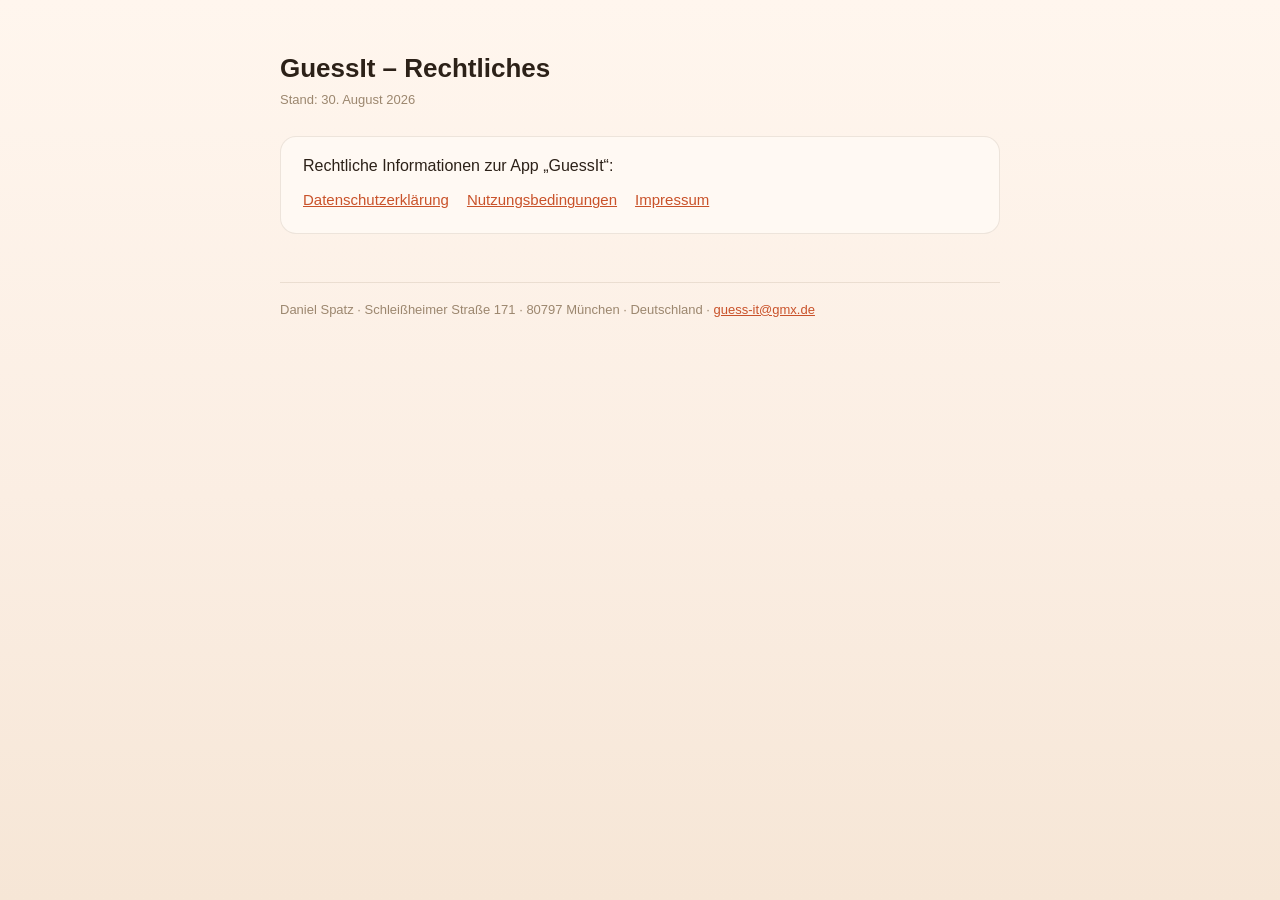
==== index.html @ 52495d41 "GuessIt Rechtstexte: Datenschutz, Nutzungsbedingungen, Impressum (Stand 30.08.2026)" ====
<!DOCTYPE html>
<html lang="de">
<head>
<meta charset="utf-8">
<meta name="viewport" content="width=device-width, initial-scale=1">
<meta name="robots" content="noindex">
<title>GuessIt – Rechtliches</title>
<link rel="stylesheet" href="style.css">
</head>
<body>
<div class="wrap">
  <h1>GuessIt – Rechtliches</h1>
  <p class="updated">Stand: 30. August 2026</p>

  <div class="card">
    <p>Rechtliche Informationen zur App „GuessIt“:</p>
    <div class="nav">
      <a href="datenschutz.html">Datenschutzerklärung</a>
      <a href="nutzungsbedingungen.html">Nutzungsbedingungen</a>
      <a href="impressum.html">Impressum</a>
    </div>
  </div>

  <footer>
    Daniel Spatz · Schleißheimer Straße 171 · 80797 München · Deutschland ·
    <a href="mailto:guess-it@gmx.de">guess-it@gmx.de</a>
  </footer>
</div>
</body>
</html>
---- style.css ----
:root { color-scheme: light; }

* { box-sizing: border-box; }

body {
  margin: 0;
  font-family: -apple-system, BlinkMacSystemFont, "Segoe UI", Roboto, Helvetica, Arial, sans-serif;
  line-height: 1.62;
  color: #2C2118;
  background: linear-gradient(180deg, #FFF6EE 0%, #FBEEE3 55%, #F6E6D6 100%);
  background-attachment: fixed;
  min-height: 100vh;
}

.wrap { max-width: 760px; margin: 0 auto; padding: 30px 20px 64px; }

header a { color: #C9522A; text-decoration: none; font-weight: 600; font-size: 15px; }
header a:hover { text-decoration: underline; }

h1 { font-size: 26px; line-height: 1.25; margin: 22px 0 4px; }
.updated { color: #9C876F; font-size: 13px; margin: 0 0 26px; }

h2 { font-size: 18px; margin: 30px 0 6px; }
h3 { font-size: 15px; margin: 20px 0 4px; }

p { margin: 8px 0; }
ul { margin: 8px 0; padding-left: 22px; }
li { margin: 4px 0; }

a { color: #C9522A; }

.card {
  background: #FFF9F3;
  border: 1px solid rgba(107, 74, 43, 0.12);
  border-radius: 16px;
  padding: 8px 22px 20px;
  margin-top: 14px;
}

.nav { display: flex; gap: 18px; flex-wrap: wrap; margin-top: 10px; font-size: 15px; }

footer {
  margin-top: 48px;
  color: #9C876F;
  font-size: 13px;
  border-top: 1px solid rgba(107, 74, 43, 0.12);
  padding-top: 16px;
}
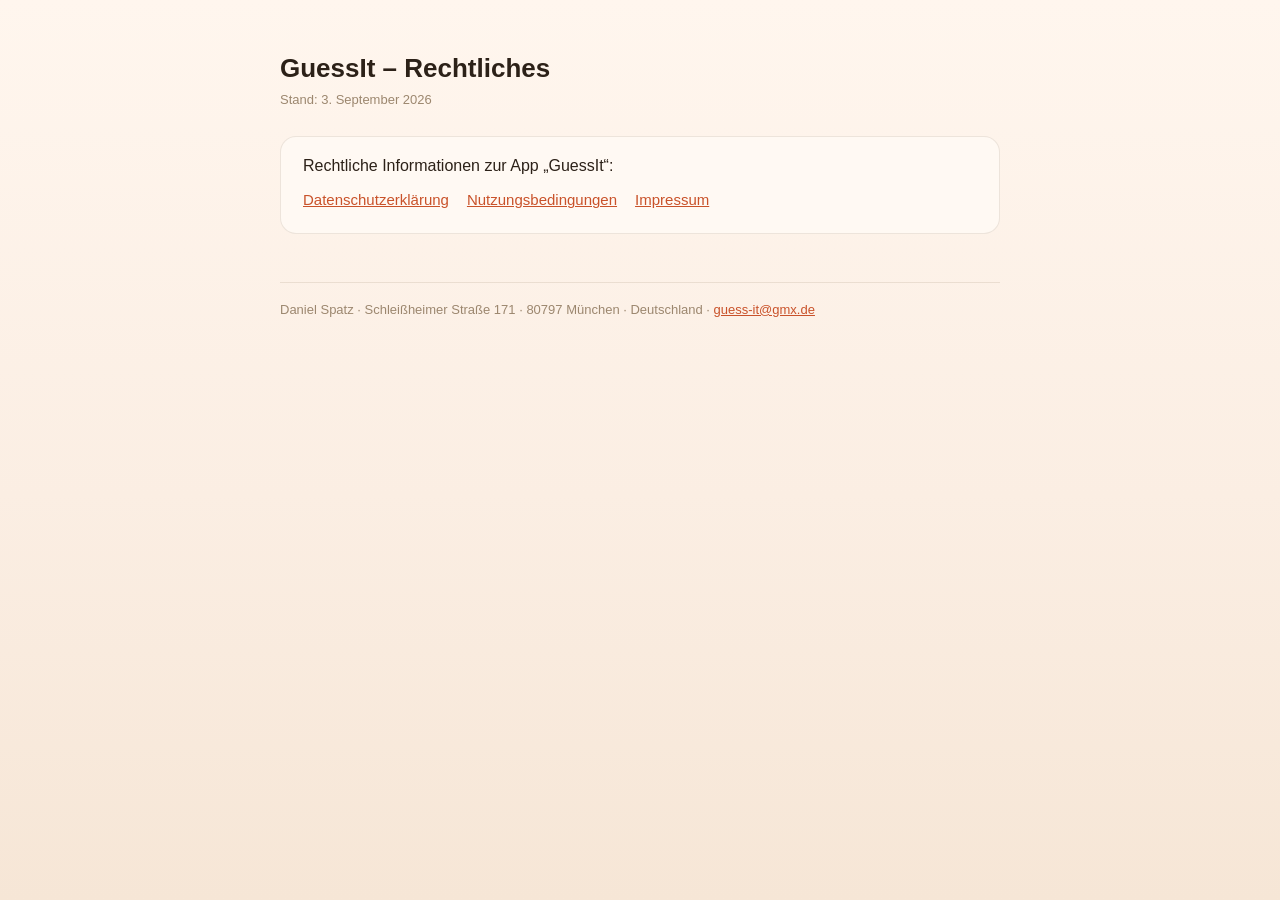
==== commit b2dad401: "Bildnachweise: Avatar-Paket Rollen (game-icons.net, CC BY 3.0); Stand 03.09.2026" ====
--- a/index.html
+++ b/index.html
@@ -10,7 +10,7 @@
 <body>
 <div class="wrap">
   <h1>GuessIt – Rechtliches</h1>
-  <p class="updated">Stand: 30. August 2026</p>
+  <p class="updated">Stand: 3. September 2026</p>
 
   <div class="card">
     <p>Rechtliche Informationen zur App „GuessIt“:</p>
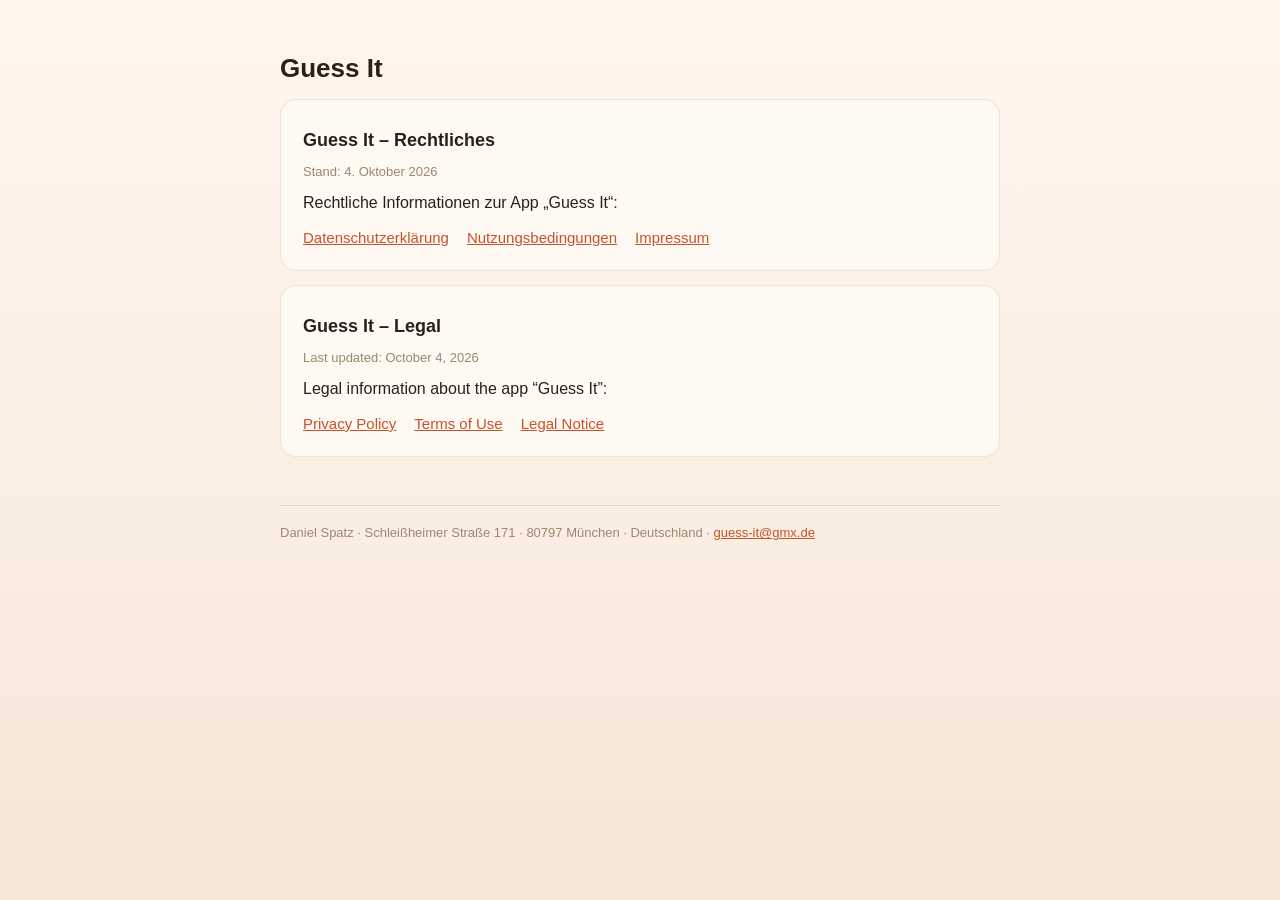
==== commit ddac1735: "Englische Fassungen (privacy/terms/imprint), Stand 04.10.2026 Co-Authored-By: Claude Opus 5.5 <norep" ====
--- a/index.html
+++ b/index.html
@@ -4,20 +4,33 @@
 <meta charset="utf-8">
 <meta name="viewport" content="width=device-width, initial-scale=1">
 <meta name="robots" content="noindex">
-<title>GuessIt – Rechtliches</title>
+<title>Guess It – Rechtliches / Legal</title>
 <link rel="stylesheet" href="style.css">
 </head>
 <body>
 <div class="wrap">
-  <h1>GuessIt – Rechtliches</h1>
-  <p class="updated">Stand: 3. September 2026</p>
 
-  <div class="card">
-    <p>Rechtliche Informationen zur App „GuessIt“:</p>
+  <h1>Guess It</h1>
+
+  <div class="card" lang="de">
+    <h2>Guess It – Rechtliches</h2>
+    <p class="updated">Stand: 4. Oktober 2026</p>
+    <p>Rechtliche Informationen zur App „Guess It“:</p>
     <div class="nav">
       <a href="datenschutz.html">Datenschutzerklärung</a>
       <a href="nutzungsbedingungen.html">Nutzungsbedingungen</a>
       <a href="impressum.html">Impressum</a>
+    </div>
+  </div>
+
+  <div class="card" lang="en">
+    <h2>Guess It – Legal</h2>
+    <p class="updated">Last updated: October 4, 2026</p>
+    <p>Legal information about the app “Guess It”:</p>
+    <div class="nav">
+      <a href="privacy.html">Privacy Policy</a>
+      <a href="terms.html">Terms of Use</a>
+      <a href="imprint.html">Legal Notice</a>
     </div>
   </div>
 
--- a/style.css
+++ b/style.css
@@ -14,6 +14,7 @@
 
 .wrap { max-width: 760px; margin: 0 auto; padding: 30px 20px 64px; }
 
+header { display: flex; justify-content: space-between; align-items: baseline; gap: 16px; }
 header a { color: #C9522A; text-decoration: none; font-weight: 600; font-size: 15px; }
 header a:hover { text-decoration: underline; }
 
@@ -28,6 +29,9 @@
 li { margin: 4px 0; }
 
 a { color: #C9522A; }
+
+.card h2 { margin-top: 18px; }
+.card .updated { margin-bottom: 8px; }
 
 .card {
   background: #FFF9F3;
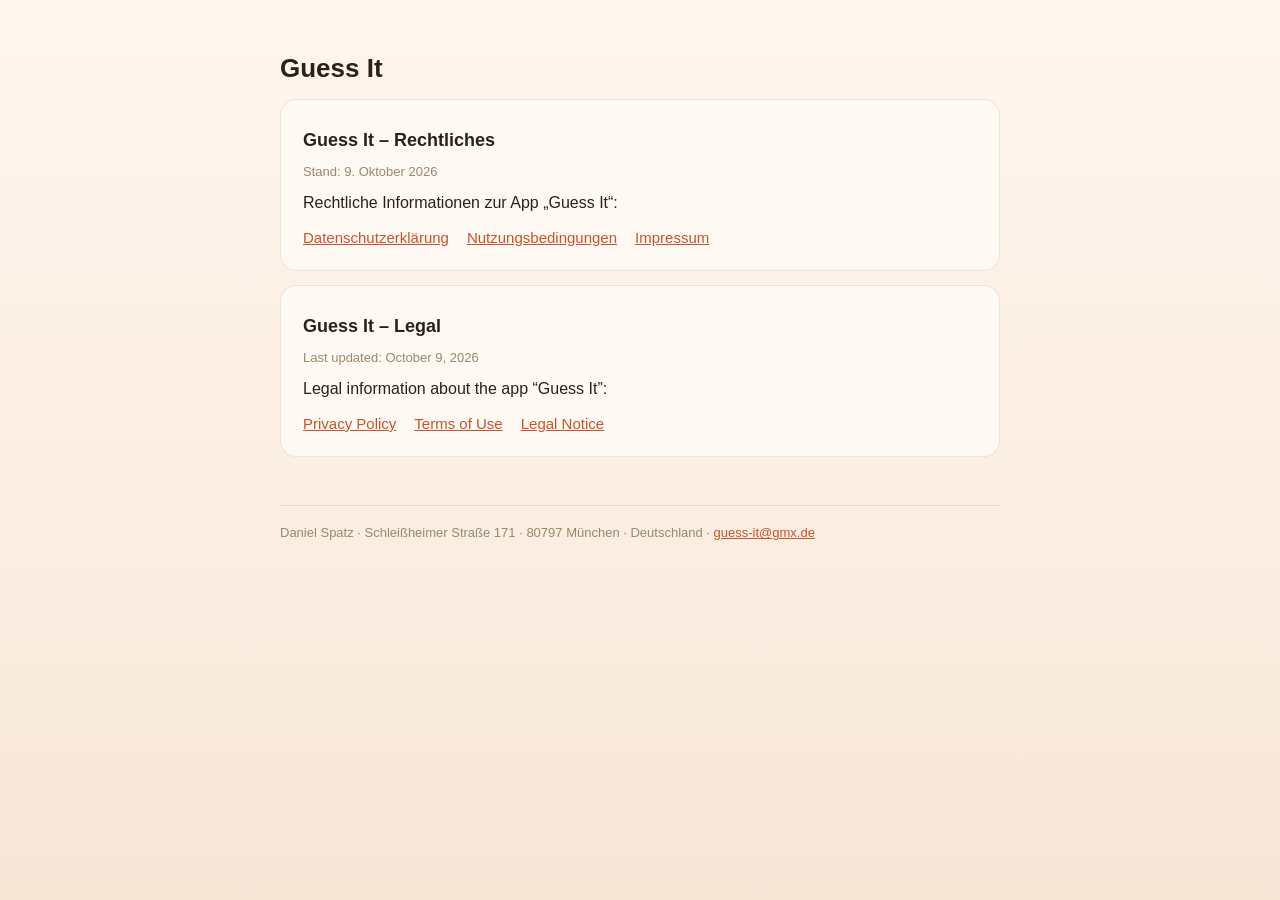
==== commit 0e7f96b4: "Android: FCM, Google Play Billing, AdMob/UMP; Stand 09.10.2026 Co-Authored-By: Claude Opus 5.5 <nore" ====
--- a/index.html
+++ b/index.html
@@ -14,7 +14,7 @@
 
   <div class="card" lang="de">
     <h2>Guess It – Rechtliches</h2>
-    <p class="updated">Stand: 4. Oktober 2026</p>
+    <p class="updated">Stand: 9. Oktober 2026</p>
     <p>Rechtliche Informationen zur App „Guess It“:</p>
     <div class="nav">
       <a href="datenschutz.html">Datenschutzerklärung</a>
@@ -25,7 +25,7 @@
 
   <div class="card" lang="en">
     <h2>Guess It – Legal</h2>
-    <p class="updated">Last updated: October 4, 2026</p>
+    <p class="updated">Last updated: October 9, 2026</p>
     <p>Legal information about the app “Guess It”:</p>
     <div class="nav">
       <a href="privacy.html">Privacy Policy</a>
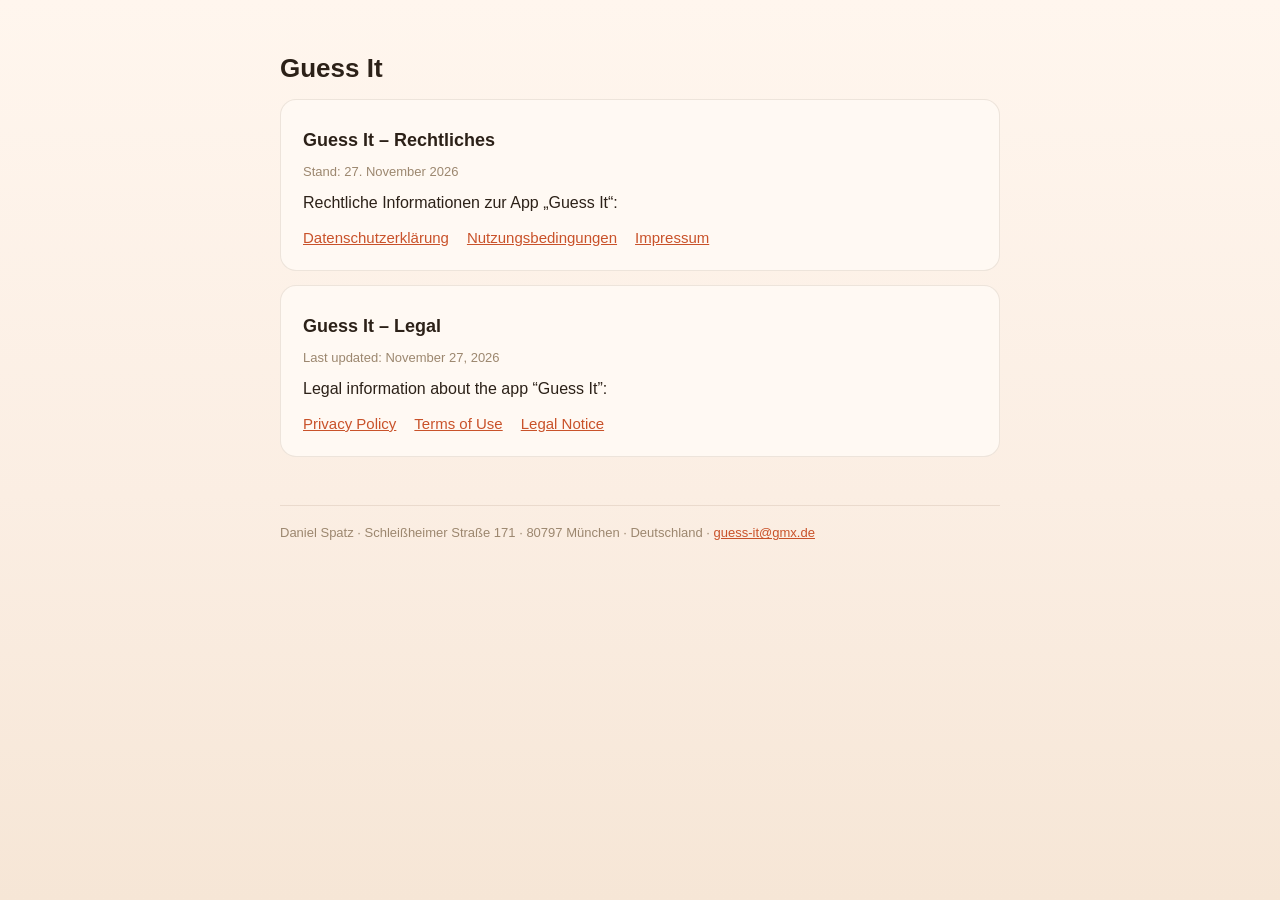
==== commit 5489d805: "Bilder zu Fragen: Bildnachweise am Bild, Bilder aus eigenem Supabase Storage; Stand 27.11.2026 Co-Au" ====
--- a/index.html
+++ b/index.html
@@ -14,7 +14,7 @@
 
   <div class="card" lang="de">
     <h2>Guess It – Rechtliches</h2>
-    <p class="updated">Stand: 9. Oktober 2026</p>
+    <p class="updated">Stand: 27. November 2026</p>
     <p>Rechtliche Informationen zur App „Guess It“:</p>
     <div class="nav">
       <a href="datenschutz.html">Datenschutzerklärung</a>
@@ -25,7 +25,7 @@
 
   <div class="card" lang="en">
     <h2>Guess It – Legal</h2>
-    <p class="updated">Last updated: October 9, 2026</p>
+    <p class="updated">Last updated: November 27, 2026</p>
     <p>Legal information about the app “Guess It”:</p>
     <div class="nav">
       <a href="privacy.html">Privacy Policy</a>
